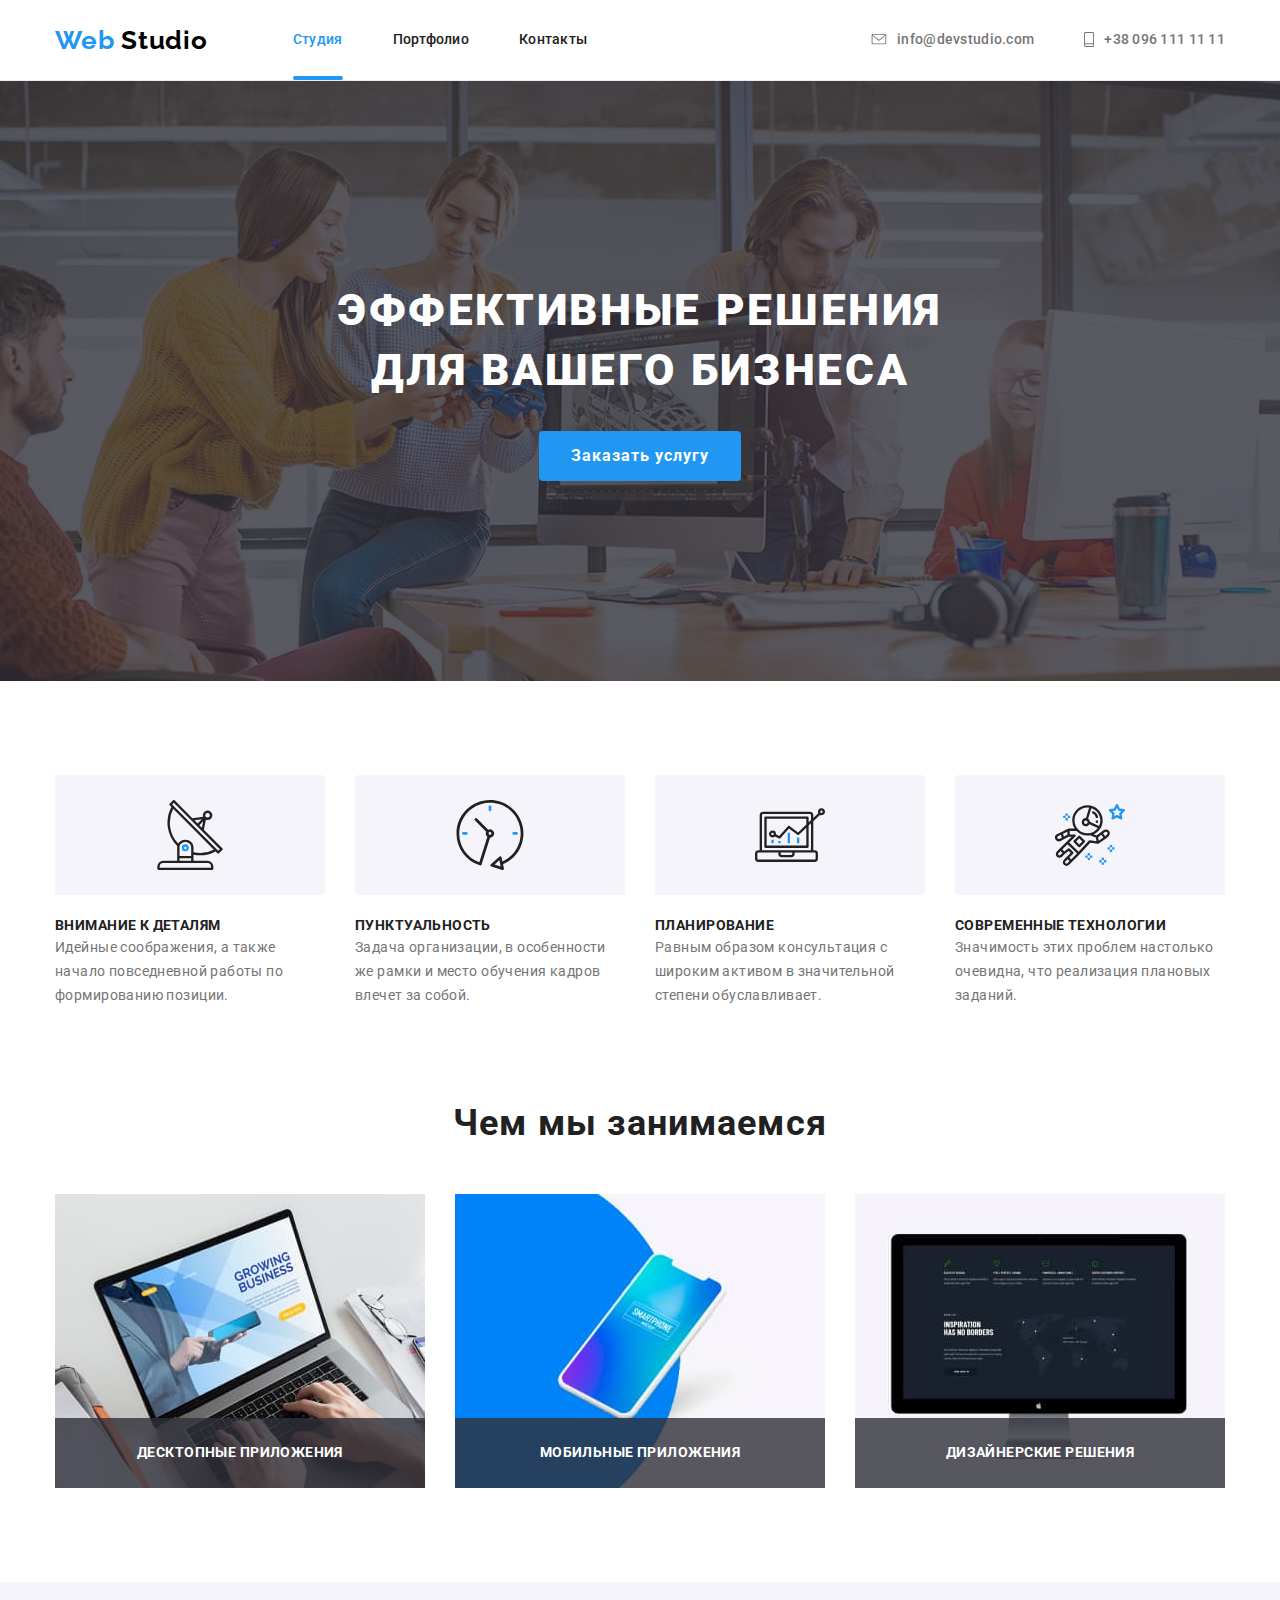
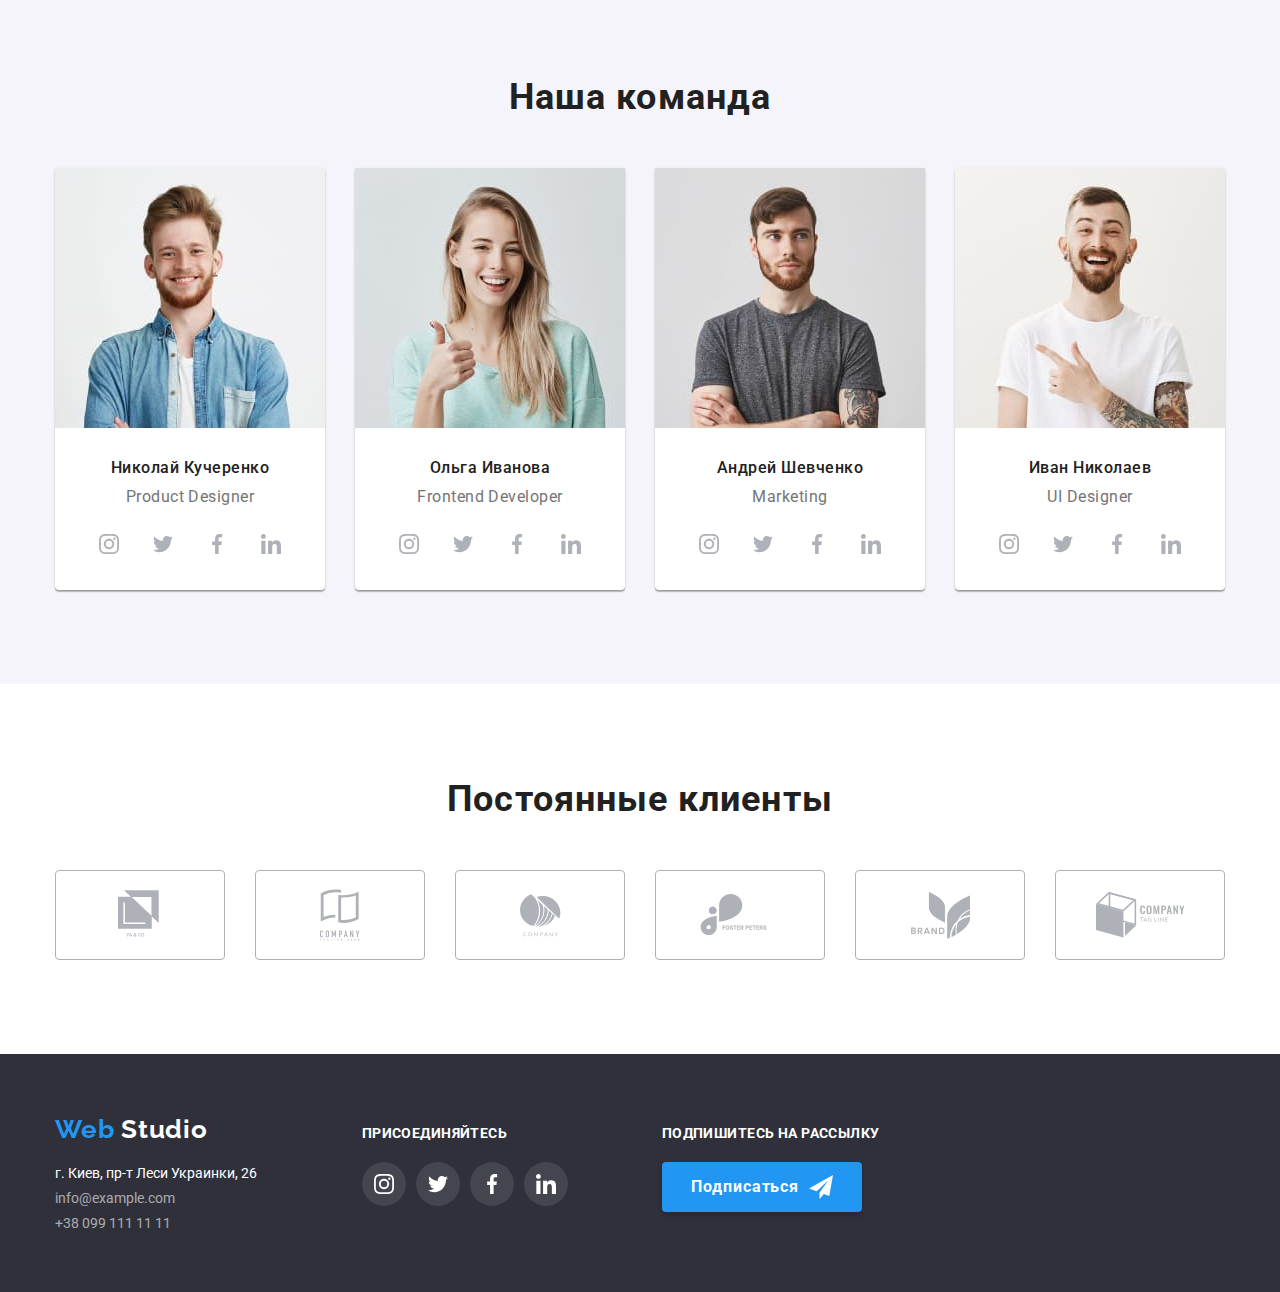
==== index.html @ c721d7a6 "Добавлено файлы предыдущей работы" ====
<!DOCTYPE html>
<html lang="ru">
  <head>
    <meta charset="UTF-8" />
    <meta name="viewport" content="width=device-width, initial-scale=1.0" />
    <title lang="en">Web Studio</title>
    <link
      href="https://fonts.googleapis.com/css2?family=Raleway:wght@700&family=Roboto:wght@400;500;700;900&display=swap"
      rel="stylesheet"
    />
    <link rel="stylesheet" href="./css/normalize.css" />
    <link rel="stylesheet" href="./css/styles.css" />
  </head>
  <body>
    <!-- ШАПКА САЙТА -->
    <header class="header">
      <div class="container">
        <nav class="navigation">
          <a class="logo-first-word link" href="./index.html" lang="en">
            <span class="logo-second-word">Web</span> Studio
          </a>
          <ul class="navigation-list list">
            <li class="navigation-list-li">
              <a class="navigation-list-item link headline" href="./index.html"
                >Студия</a
              >
            </li>
            <li class="navigation-list-li">
              <a class="navigation-list-item link" href="./portfolio.html"
                >Портфолио</a
              >
            </li>
            <li class="navigation-list-li">
              <a class="navigation-list-item link" href="">Контакты</a>
            </li>
          </ul>
        </nav>

        <address class="header-address">
          <ul class="header-address-list list">
            <li class="header-address-list-item">
              <a
                class="header-mail-link link"
                href="mailto:info@devstudio.com"
                lang="en"
              >
                <svg class="address-icons" width="16px" height="11px">
                  <use href="./images/sprite.svg#envelope"></use>
                </svg>
                info@devstudio.com
              </a>
            </li>
            <li class="header-address-list-item">
              <a class="header-tel-link link" href="tel:+380961111111">
                <svg class="address-icons" width="10px" height="15px">
                  <use href="./images/sprite.svg#tel"></use>
                </svg>
                +38 096 111 11 11
              </a>
            </li>
          </ul>
        </address>
      </div>
    </header>
    <main>
      <!-- СЕКЦИЯ ГЕРОЙ -->
      <section class="hero">
        <div class="container">
          <h1 class="hero-title">
            Эффективные решения <br />
            для вашего бизнеса
          </h1>
          <button class="order-button" type="button">Заказать услугу</button>
        </div>
      </section>
      <!-- О НАС -->
      <section class="about-us section">
        <div class="container">
          <h2 hidden>О нас</h2>
          <ul class="about-us-list list">
            <li class="about-us-list-item">
              <div class="about-us-background">
                <svg width="70" height="70">
                  <use href="./images/sprite.svg#antenna"></use>
                </svg>
              </div>
              <h3 class="about-us-titles">Внимание к деталям</h3>
              <p class="about-us-texts">
                Идейные соображения, а также начало повседневной работы по
                формированию позиции.
              </p>
            </li>
            <li class="about-us-list-item">
              <div class="about-us-background">
                <svg width="70" height="70">
                  <use href="./images/sprite.svg#clock"></use>
                </svg>
              </div>

              <h3 class="about-us-titles">Пунктуальность</h3>
              <p class="about-us-texts">
                Задача организации, в особенности же рамки и место обучения
                кадров влечет за собой.
              </p>
            </li>
            <li class="about-us-list-item">
              <div class="about-us-background">
                <svg width="70" height="70">
                  <use href="./images/sprite.svg#diagram"></use>
                </svg>
              </div>

              <h3 class="about-us-titles">Планирование</h3>
              <p class="about-us-texts">
                Равным образом консультация с широким активом в значительной
                степени обуславливает.
              </p>
            </li>
            <li class="about-us-list-item">
              <div class="about-us-background">
                <svg width="70" height="70">
                  <use href="./images/sprite.svg#astronaut"></use>
                </svg>
              </div>

              <h3 class="about-us-titles">Современные технологии</h3>
              <p class="about-us-texts">
                Значимость этих проблем настолько очевидна, что реализация
                плановых заданий.
              </p>
            </li>
          </ul>
        </div>
      </section>
      <!-- ЧЕМ МЫ ЗАНИМАЕМСЯ -->
      <section class="what-we-do">
        <div class="container">
          <h2 class="section-titles what-we-do-title">Чем мы занимаемся</h2>
          <ul class="our-doing-list list">
            <li class="our-doing-list-item">
              <div class="our-doing-thumb">
                <img
                  src="./images/we-doing/desktop.jpg"
                  alt="Ноутбук на столе"
                  width="370"
                  height="294"
                />
                <p class="our-doing-texts">Десктопные приложения</p>
              </div>
            </li>
            <li class="our-doing-list-item">
              <div class="our-doing-thumb">
                <img
                  src="./images/we-doing/mobile.jpg"
                  alt="Мобильный телефон"
                  width="370"
                  height="294"
                />
                <p class="our-doing-texts">Мобильные приложения</p>
              </div>
            </li>
            <li class="our-doing-list-item">
              <div class="our-doing-thumb">
                <img
                  src="./images/we-doing/designe.jpg"
                  alt="Экран компъютера"
                  width="370"
                  height="294"
                />
                <p class="our-doing-texts">Дизайнерские решения</p>
              </div>
            </li>
          </ul>
        </div>
      </section>
      <!-- О КОМАНДЕ -->
      <section class="command section">
        <div class="container">
          <h2 class="section-titles team-title">Наша команда</h2>
          <ul class="team-list list">
            <li class="team-list-item">
              <img
                src="./images/command/nikolay.jpg"
                alt="Фото Николая Кучеренко"
                width="270"
                height="260"
              />
              <h3 class="team-names-titles">Николай Кучеренко</h3>
              <p class="team-profession" lang="en">Product Designer</p>
              <ul class="social-links list">
                <li class="command-social-links-item">
                  <a
                    class="command-social-link"
                    href=""
                    aria-label="иконка инстаграма"
                  >
                    <svg class="command-social-icon">
                      <use href="./images/sprite.svg#instagram"></use>
                    </svg>
                  </a>
                </li>
                <li class="command-social-links-item">
                  <a
                    class="command-social-link"
                    href=""
                    aria-label="иконка твиттера"
                  >
                    <svg class="command-social-icon">
                      <use href="./images/sprite.svg#twitter"></use>
                    </svg>
                  </a>
                </li>
                <li class="command-social-links-item">
                  <a
                    class="command-social-link"
                    href=""
                    aria-label="иконка фейсбука"
                  >
                    <svg class="command-social-icon">
                      <use href="./images/sprite.svg#facebook"></use>
                    </svg>
                  </a>
                </li>
                <li class="command-social-links-item">
                  <a
                    class="command-social-link"
                    href=""
                    aria-label="иконка линкедина"
                  >
                    <svg class="command-social-icon">
                      <use href="./images/sprite.svg#linkedin"></use>
                    </svg>
                  </a>
                </li>
              </ul>
            </li>
            <li class="team-list-item">
              <img
                src="./images/command/olga.jpg"
                alt="Фото Ольги Ивановой"
                width="270"
                height="260"
              />
              <h3 class="team-names-titles">Ольга Иванова</h3>
              <p class="team-profession" lang="en">Frontend Developer</p>
              <ul class="social-links list">
                <li class="command-social-links-item">
                  <a href="" aria-label="иконка инстаграма">
                    <svg class="command-social-icon">
                      <use href="./images/sprite.svg#instagram"></use>
                    </svg>
                  </a>
                </li>
                <li class="command-social-links-item">
                  <a href="" aria-label="иконка твиттера">
                    <svg class="command-social-icon">
                      <use href="./images/sprite.svg#twitter"></use>
                    </svg>
                  </a>
                </li>
                <li class="command-social-links-item">
                  <a href="" aria-label="иконка фейсбука">
                    <svg class="command-social-icon">
                      <use href="./images/sprite.svg#facebook"></use>
                    </svg>
                  </a>
                </li>
                <li class="command-social-links-item">
                  <a href="" aria-label="иконка линкедина">
                    <svg class="command-social-icon">
                      <use href="./images/sprite.svg#linkedin"></use>
                    </svg>
                  </a>
                </li>
              </ul>
            </li>
            <li class="team-list-item">
              <img
                src="./images/command/andrey.jpg"
                alt="Фото Андрея Шевченко"
                width="270"
                height="260"
              />
              <h3 class="team-names-titles">Андрей Шевченко</h3>
              <p class="team-profession" lang="en">Marketing</p>
              <ul class="social-links list">
                <li class="command-social-links-item">
                  <a href="" aria-label="иконка инстаграма">
                    <svg class="command-social-icon">
                      <use href="./images/sprite.svg#instagram"></use>
                    </svg>
                  </a>
                </li>
                <li class="command-social-links-item">
                  <a href="" aria-label="иконка твиттера">
                    <svg class="command-social-icon">
                      <use href="./images/sprite.svg#twitter"></use>
                    </svg>
                  </a>
                </li>
                <li class="command-social-links-item">
                  <a href="" aria-label="иконка фейсбука">
                    <svg class="command-social-icon">
                      <use href="./images/sprite.svg#facebook"></use>
                    </svg>
                  </a>
                </li>
                <li class="command-social-links-item">
                  <a href="" aria-label="иконка линкедина">
                    <svg class="command-social-icon">
                      <use href="./images/sprite.svg#linkedin"></use>
                    </svg>
                  </a>
                </li>
              </ul>
            </li>
            <li class="team-list-item">
              <img
                src="./images/command/ivan.jpg"
                alt="Фото Ивана Николаева"
                width="270"
                height="260"
              />
              <h3 class="team-names-titles">Иван Николаев</h3>
              <p class="team-profession" lang="en">UI Designer</p>
              <ul class="social-links list">
                <li class="command-social-links-item">
                  <a href="" aria-label="иконка инстаграма">
                    <svg class="command-social-icon">
                      <use href="./images/sprite.svg#instagram"></use>
                    </svg>
                  </a>
                </li>
                <li class="command-social-links-item">
                  <a href="" aria-label="иконка твиттера">
                    <svg class="command-social-icon">
                      <use href="./images/sprite.svg#twitter"></use>
                    </svg>
                  </a>
                </li>
                <li class="command-social-links-item">
                  <a href="" aria-label="иконка фейсбука">
                    <svg class="command-social-icon">
                      <use href="./images/sprite.svg#facebook"></use>
                    </svg>
                  </a>
                </li>
                <li class="command-social-links-item">
                  <a href="" aria-label="иконка линкедина">
                    <svg class="command-social-icon">
                      <use href="./images/sprite.svg#linkedin"></use>
                    </svg>
                  </a>
                </li>
              </ul>
            </li>
          </ul>
        </div>
      </section>
      <!-- КЛИЕНТЫ -->
      <section class="clients section">
        <div class="container">
          <h2 class="section-titles clients-title">Постоянные клиенты</h2>
          <ul class="clients-list list">
            <li class="clients-list-items">
              <a class="clients-link" href="">
                <svg class="clients-icon" width="45" height="50">
                  <use href="./images/sprite.svg#logo1"></use>
                </svg>
              </a>
            </li>
            <li class="clients-list-items">
              <a class="clients-link" href="">
                <svg class="clients-icon" width="40" height="52">
                  <use href="./images/sprite.svg#logo2"></use>
                </svg>
              </a>
            </li>
            <li class="clients-list-items">
              <a class="clients-link" href="">
                <svg class="clients-icon" width="41" height="43">
                  <use href="./images/sprite.svg#logo3"></use>
                </svg>
              </a>
            </li>
            <li class="clients-list-items">
              <a class="clients-link" href="">
                <svg class="clients-icon" width="80" height="42">
                  <use href="./images/sprite.svg#logo4"></use>
                </svg>
              </a>
            </li>
            <li class="clients-list-items">
              <a class="clients-link" href="">
                <svg class="clients-icon" width="59" height="47">
                  <use href="./images/sprite.svg#logo5"></use>
                </svg>
              </a>
            </li>
            <li class="clients-list-items">
              <a class="clients-link" href="">
                <svg class="clients-icon" width="89" height="46">
                  <use href="./images/sprite.svg#logo6"></use>
                </svg>
              </a>
            </li>
          </ul>
        </div>
      </section>
    </main>
    <!-- ПОДВАЛ -->
    <footer class="footer">
      <div class="footer-content container">
        <div class="footer-logo-address">
          <a class="logo-first-word link" href="./index.html" lang="en">
            <span class="logo-second-word">Web</span> Studio
          </a>
          <address class="footer-address">
            <ul class="footer-address-list list">
              <li class="footer-address-list-item">
                <a
                  class="footer-map-link link"
                  href="https://goo.gl/maps/3jnBn2sc8KfoZLwA9"
                  target="_blank"
                >
                  г. Киев, пр-т Леси Украинки, 26
                </a>
              </li>
              <li class="footer-address-list-item">
                <a
                  class="footer-mail-link link"
                  href="mailto:info@example.com"
                  lang="en"
                  >info@example.com</a
                >
              </li>
              <li class="footer-address-list-item">
                <a class="footer-tel-link link" href="tel:+380991111111"
                  >+38 099 111 11 11</a
                >
              </li>
            </ul>
          </address>
        </div>
        <div class="footer-call">
          <p class="call">присоединяйтесь</p>
          <ul class="social-links list">
            <li class="social-links-item">
              <a
                class="social-links-background"
                href=""
                aria-label="иконка инстаграма"
              >
                <svg class="social-links-icon">
                  <use href="./images/sprite.svg#instagram"></use>
                </svg>
              </a>
            </li>
            <li class="social-links-item">
              <a
                class="social-links-background"
                href=""
                aria-label="иконка твиттера"
              >
                <svg class="social-links-icon">
                  <use href="./images/sprite.svg#twitter"></use>
                </svg>
              </a>
            </li>
            <li class="social-links-item">
              <a
                class="social-links-background"
                href=""
                aria-label="иконка фейсбука"
              >
                <svg class="social-links-icon">
                  <use href="./images/sprite.svg#facebook"></use>
                </svg>
              </a>
            </li>
            <li class="social-links-item">
              <a
                class="social-links-background"
                href=""
                aria-label="иконка линкедина"
              >
                <svg class="social-links-icon">
                  <use href="./images/sprite.svg#linkedin"></use>
                </svg>
              </a>
            </li>
          </ul>
        </div>
        <div class="form">
          <p class="call">подпишитесь на рассылку</p>
          <button class="subscribe-button" type="button">
            Подписаться
            <svg class="icon-send" width="24px" height="24px">
              <use href="./images/sprite.svg#airplane"></use>
            </svg>
          </button>
        </div>
      </div>
    </footer>
  </body>
</html>
---- css/styles.css ----
:root {
  --main-font: "Roboto", sans-serif;
  --secondary-font: "Raleway", sans-serif;
  --title-dark-color: #212121;
  --title-light-color: #ffffff;
  --text-dark-color: #757575;
  --text-light-color: rgba(255, 255, 255, 0.6);
  --accent-color: #2196f3;
  --logo-color: #000000;
}

html {
  box-sizing: border-box;
}

*,
*::before,
*::after {
  box-sizing: inherit;
  margin: 0;
  padding: 0;
}

body {
  background-color: #ffffff;
  font-family: var(--main-font);
  font-size: 14px;
  color: var(--text-dark-color);
}

h1 {
  margin: 0;
}

img {
  display: block;
  max-width: 100%;
  height: auto;
}

.header-address,
.footer-address {
  font-style: normal;
}

.link {
  text-decoration: none;
  display: block;
}

.list {
  list-style: none;
}

.section {
  padding-top: 94px;
  padding-bottom: 94px;
}
/* ШАПКА САЙТА */

.container {
  width: 1200px;
  padding-left: 15px;
  padding-right: 15px;
  margin-left: auto;
  margin-right: auto;
}

.navigation {
  display: flex;
  align-items: center;
  justify-content: baseline;
}

.navigation-list {
  display: flex;
}

.navigation-list-li:not(:last-child) {
  margin-right: 50px;
}

.logo-first-word {
  margin-right: 85px;
}

.header {
  border-bottom: 1px solid #ececec;
}

.header .container {
  display: flex;
  align-items: center;
  justify-content: space-between;
}

.header-address-list {
  display: flex;
}
.header .header-mail-link {
  display: flex;
  align-items: center;
  margin-right: 50px;
}

.header .header-tel-link {
  display: flex;
  align-items: center;
}

.logo-first-word,
.logo-second-word {
  font-family: var(--secondary-font);
  font-weight: 700;
  font-size: 26px;
  line-height: 1.19;
  letter-spacing: 0.03em;
}

.navigation-list-item,
.header-mail-link,
.header-tel-link {
  font-weight: 500;
  line-height: 1.14;
  letter-spacing: 0.02em;
  padding-top: 32px;
  transition-property: color;
  transition-duration: 250ms;
  transition-timing-function: cubic-bezier(0.4, 0, 0.2, 1);
}
.header-mail-link,
.header-tel-link {
  padding-bottom: 32px;
}

.address-icons {
  fill: currentColor;
  margin-right: 10px;
}

.address-container {
  display: flex;
  align-content: center;
}

.navigation-list-item::after {
  margin-left: auto;
  margin-right: auto;
  margin-top: 28px;

  display: block;
  content: " ";
  height: 0;
  background-color: var(--accent-color);
}

.navigation-list-item {
  color: var(--title-dark-color);
}
.headline::after {
  margin-left: auto;
  margin-right: auto;
  margin-top: 28px;

  display: block;
  content: " ";
  height: 4px;
  background-color: var(--accent-color);
  border-radius: 2px;
}
.headline {
  color: var(--accent-color);
}

.logo-second-word {
  color: var(--accent-color);
}

.logo-first-word {
  color: var(--logo-color);
}

.header-mail-link,
.header-tel-link {
  color: var(--text-dark-color);
}

.navigation-list-item:hover,
.navigation-list-item:focus,
.header-mail-link:hover,
.header-mail-link:focus,
.header-tel-link:hover,
.header-tel-link:focus {
  color: var(--accent-color);
}

/* СЕКЦИЯ ГЕРОЙ */

.hero-title {
  margin-bottom: 30px;

  font-weight: 900;
  font-size: 44px;
  line-height: 1.36;
  text-align: center;
  letter-spacing: 0.06em;
  text-transform: uppercase;
  color: var(--title-light-color);
}

.hero {
  padding-top: 200px;
  padding-bottom: 200px;

  background-color: rgba(47, 48, 58, 0.8);

  height: 600px;
  max-width: 1600px;
  margin-left: auto;
  margin-right: auto;
  background-image: linear-gradient(
      to right,
      rgba(47, 48, 58, 0.8),
      rgba(47, 48, 58, 0.8)
    ),
    url(../images/hero/header-img.jpg);
  background-repeat: no-repeat;
  /* background-size: cover; */
  background-position: center;
}

.order-button {
  display: block;
  margin-left: auto;
  margin-right: auto;
  padding: 10px 32px;
  cursor: pointer;
}

.order-button {
  font-family: var(--main-font);
  font-weight: bold;
  font-size: 16px;
  line-height: 1.88;
  /* display: flex; */
  align-items: center;
  text-align: center;
  letter-spacing: 0.06em;
  color: var(--title-light-color);
  background-color: var(--accent-color);
  border-radius: 4px;
  border: none;
}

/* СЕКЦИЯ О НАС */

.about-us-list {
  display: flex;
}

.about-us-list-item:not(:last-child) {
  margin-right: 30px;
}

.about-us-background {
  background: #f5f4fa;
  padding: 25px 100px;
  border-radius: 4px;
  height: 120px;
  width: 270px;
}

.about-us-titles {
  margin-top: 30px;
  margin-bottom: 10px;
}

.about-us-titles {
  font-weight: 700;
  font-size: 14px;
  line-height: 1.14px;
  letter-spacing: 0.03em;
  text-transform: uppercase;
  color: var(--title-dark-color);
}

.about-us-texts {
  font-weight: 400;
  line-height: 1.71;
  letter-spacing: 0.03em;
}

.team-names-titles {
  color: var(--title-dark-color);
}

/* СЕКЦИИ ОБЩЕЕ */
.section-titles {
  font-weight: 700;
  font-size: 36px;
  line-height: 1.17;
  text-align: center;
  letter-spacing: 0.03em;
  color: var(--title-dark-color);
}

/* СЕКЦИЯ ЧЕМ МЫ ЗАНИМАЕМСЯ */

.what-we-do {
  padding-bottom: 94px;
}
.what-we-do-title {
  margin-bottom: 50px;
}

.our-doing-list {
  display: flex;
}

.our-doing-list-item:not(:last-child) {
  margin-right: 30px;
}

.our-doing-texts {
  font-weight: 700;
  line-height: 1.14;
  text-align: center;
  letter-spacing: 0.03em;
  text-transform: uppercase;
  color: var(--title-light-color);
  background: rgba(47, 48, 58, 0.8);
  padding-top: 27px;
  padding-bottom: 27px;
}

.our-doing-thumb {
  position: relative;
}

.our-doing-texts {
  position: absolute;
  bottom: 0;
  left: 0;
  width: 100%;
}
/* СЕКЦИЯ О КОМАНДЕ */

.command {
  background: #f5f4fa;
}

.team-title {
  margin-bottom: 50px;
}

.team-list {
  display: flex;
}

.team-list-item {
  background: #ffffff;
  /* material shadow v1 */

  box-shadow: 0px 2px 1px rgba(0, 0, 0, 0.2), 0px 1px 1px rgba(0, 0, 0, 0.14),
    0px 1px 3px rgba(0, 0, 0, 0.12);
  border-radius: 0px 0px 4px 4px;
}

.team-list-item:not(:last-child) {
  margin-right: 30px;
}

.team-names-titles {
  margin-top: 30px;
  margin-bottom: 10px;
}

.social-links {
  display: flex;
}

.command-social-links-item {
  margin-top: 16px;
  margin-bottom: 24px;
  width: 44px;
  height: 44px;

  border-radius: 50%;
  padding: 12px;
  transition-property: background;
  transition-duration: 250ms;
  transition-timing-function: cubic-bezier(0.4, 0, 0.2, 1);
}

.command-social-links-item:not(:last-child) {
  margin-right: 10px;
}
.command-social-icon {
  fill: #afb1b8;
  width: 20px;
  height: 20px;

  transition-property: fill;
  transition-duration: 250ms;
  transition-timing-function: cubic-bezier(0.4, 0, 0.2, 1);
}

.command-social-links-item:hover,
.command-social-links-item:focus {
  background: var(--accent-color);
}
.command-social-links-item:hover .command-social-icon {
  fill: #fff;
}

.team-list .social-links {
  justify-content: center;
}

.social-links-item:not(:last-child) {
  margin-right: 10px;
}

.team-names-titles {
  font-weight: 500;
  font-size: 16px;
  line-height: 1.19;
  text-align: center;
  letter-spacing: 0.03em;
}
.team-profession {
  font-weight: 400;
  font-size: 16px;
  line-height: 1.19;
  text-align: center;
  letter-spacing: 0.03em;
}

/* НАШИ КЛИЕНТЫ */

.clients-title {
  margin-bottom: 50px;
}

.clients-list {
  display: flex;
}

.clients-link {
  display: flex;
  width: 170px;
  height: 90px;
  border: 1px solid #afb1b8;
  border-radius: 4px;
  justify-content: center;
  align-items: center;
  color: #afb1b8;

  transition: color 250ms cubic-bezier(0.4, 0, 0.2, 1),
    border-color 250ms cubic-bezier(0.4, 0, 0.2, 1);
}

.clients-link:hover,
.clients-link:focus {
  border-color: var(--accent-color);
  color: var(--accent-color);
}

.clients-list-items:not(:last-child) {
  margin-right: 30px;
}

.clients-icon {
  fill: currentColor;
}

.clients-icon:hover,
.clients-icon:focus {
  fill: currentColor;
}

/* ПОДВАЛ */

.footer .container {
  display: flex;
}

.footer {
  background: #2f303a;
}

.footer-logo-address {
  margin-right: 69px;
  padding-top: 60px;
  padding-bottom: 60px;
}

.footer .logo-first-word {
  margin-bottom: 20px;
}

.footer-address-list-item:not(:last-child) {
  margin-bottom: 9px;
}

.footer .logo-first-word {
  color: var(--title-light-color);
}

.footer-call {
  padding-top: 72px;
  margin-right: 94px;
}

.form {
  padding-top: 72px;
}

.call {
  margin-bottom: 20px;
}

.call {
  font-weight: 700;
  line-height: 1.14;
  letter-spacing: 0.03em;
  text-transform: uppercase;
  color: var(--title-light-color);
}

.social-links-background {
  display: inline-block;
  width: 44px;
  height: 44px;
  border-radius: 50%;
  background-size: 20px;
  padding: 12px;
  /* background-repeat: no-repeat;
  background-position: center; */
  background-color: rgba(255, 255, 255, 0.1);
  transition: background-color 250ms cubic-bezier(0.4, 0, 0.2, 1);
}

.social-links-background:hover,
.social-links-background:focus {
  background-color: var(--accent-color);
}

.social-links-icon {
  fill: #fff;
  width: 20px;
  height: 20px;
}

.footer-map-link {
  color: var(--title-light-color);
}

.footer-mail-link,
.footer-tel-link {
  color: var(--text-light-color);
}

.subscribe-button {
  font-family: var(--main-font);
  font-weight: 700;
  font-size: 16px;
  line-height: 1.88;
  padding: 10px 28px 10px 29px;
  background-color: var(--accent-color);
  width: 200px;
  height: 50px;
  display: flex;
  align-items: center;

  letter-spacing: 0.06em;
  color: var(--title-light-color);
  color: #ffffff;
  border-radius: 4px;
  border: none;
  box-shadow: 0px 4px 4px rgba(0, 0, 0, 0.15);
  cursor: pointer;
}

.icon-send {
  margin-left: 10px;
}

/* СТРАНИЦА ПОРТФОЛИО */

.filter-list {
  display: flex;
  justify-content: center;
  margin-bottom: 50px;
}

.filter-list-button {
  padding: 6px 22px;
  margin-right: 8px;

  border: none;
}

/* .gallery-img {
  width: 100%;
} */

.gallery-list {
  display: flex;
  flex-wrap: wrap;
}

.gallery-list-items {
  width: calc((100% - 60px) / 3);
  margin-right: 30px;
  margin-bottom: 30px;
}

.gallery-list-items:nth-child(3n) {
  margin-right: 0;
}

.gallery-list-items:nth-last-child(-n + 3) {
  margin-bottom: 0;
}

.gallery-list-items:hover {
  box-shadow: 1px 4px 6px rgba(0, 0, 0, 0.16), 0px 4px 4px rgba(0, 0, 0, 0.06),
    0px 1px 1px rgba(0, 0, 0, 0.12);
}

.gallery-list-subcontainer {
  padding: 20px 24px;
  border-left: 1px solid #eeeeee;
  border-right: 1px solid #eeeeee;
  border-bottom: 1px solid #eeeeee;
}

.gallery-list-titles {
  margin-bottom: 4px;
}

.filter-list-button {
  font-family: var(--main-font);
  font-weight: 500;
  font-size: 16px;
  line-height: 1.62;
  text-align: center;
  letter-spacing: 0.03em;
  background: #f5f4fa;
  border-radius: 4px;
  color: var(--title-dark-color);
  cursor: pointer;

  transition: color 250ms cubic-bezier(0.4, 0, 0.2, 1),
    background-color 250ms cubic-bezier(0.4, 0, 0.2, 1),
    box-shadow 250ms cubic-bezier(0.4, 0, 0.2, 1);
}

.filter-list-button:hover,
.filter-list-button:focus {
  color: var(--title-light-color);
  background-color: var(--accent-color);
  box-shadow: 0px 2px 2px rgba(0, 0, 0, 0.12), 0px 1px 2px rgba(0, 0, 0, 0.08),
    0px 3px 1px rgba(0, 0, 0, 0.1);
}

.gallery-list-titles {
  font-weight: 700;
  font-size: 18px;
  line-height: 2;
  letter-spacing: 0.06em;
  color: var(--title-dark-color);
}

.gallery-list-description {
  font-weight: 400;
  font-size: 16px;
  line-height: 1.87;
  letter-spacing: 0.03em;
  color: var(--text-dark-color);
}

.gallery-list-text {
  padding: 24px 63px;

  font-weight: 400;
  font-size: 18px;
  line-height: 1.56;
  letter-spacing: 0.03em;
  color: var(--title-light-color);
  background: rgba(33, 150, 243, 0.9);
}

.thumb {
  position: relative;
  overflow: hidden;
}

.gallery-list-text {
  position: absolute;
  top: 0;
  right: 0;
  width: 100%;
  height: 100%;
  /* opacity: 0; */

  transform: translateY(100%);
  transition: transform 250ms cubic-bezier(0.4, 0, 0.2, 1);
}

.gallery-list-items:hover .gallery-list-text {
  /* opacity: 1; */
  transform: translateY(0);
}
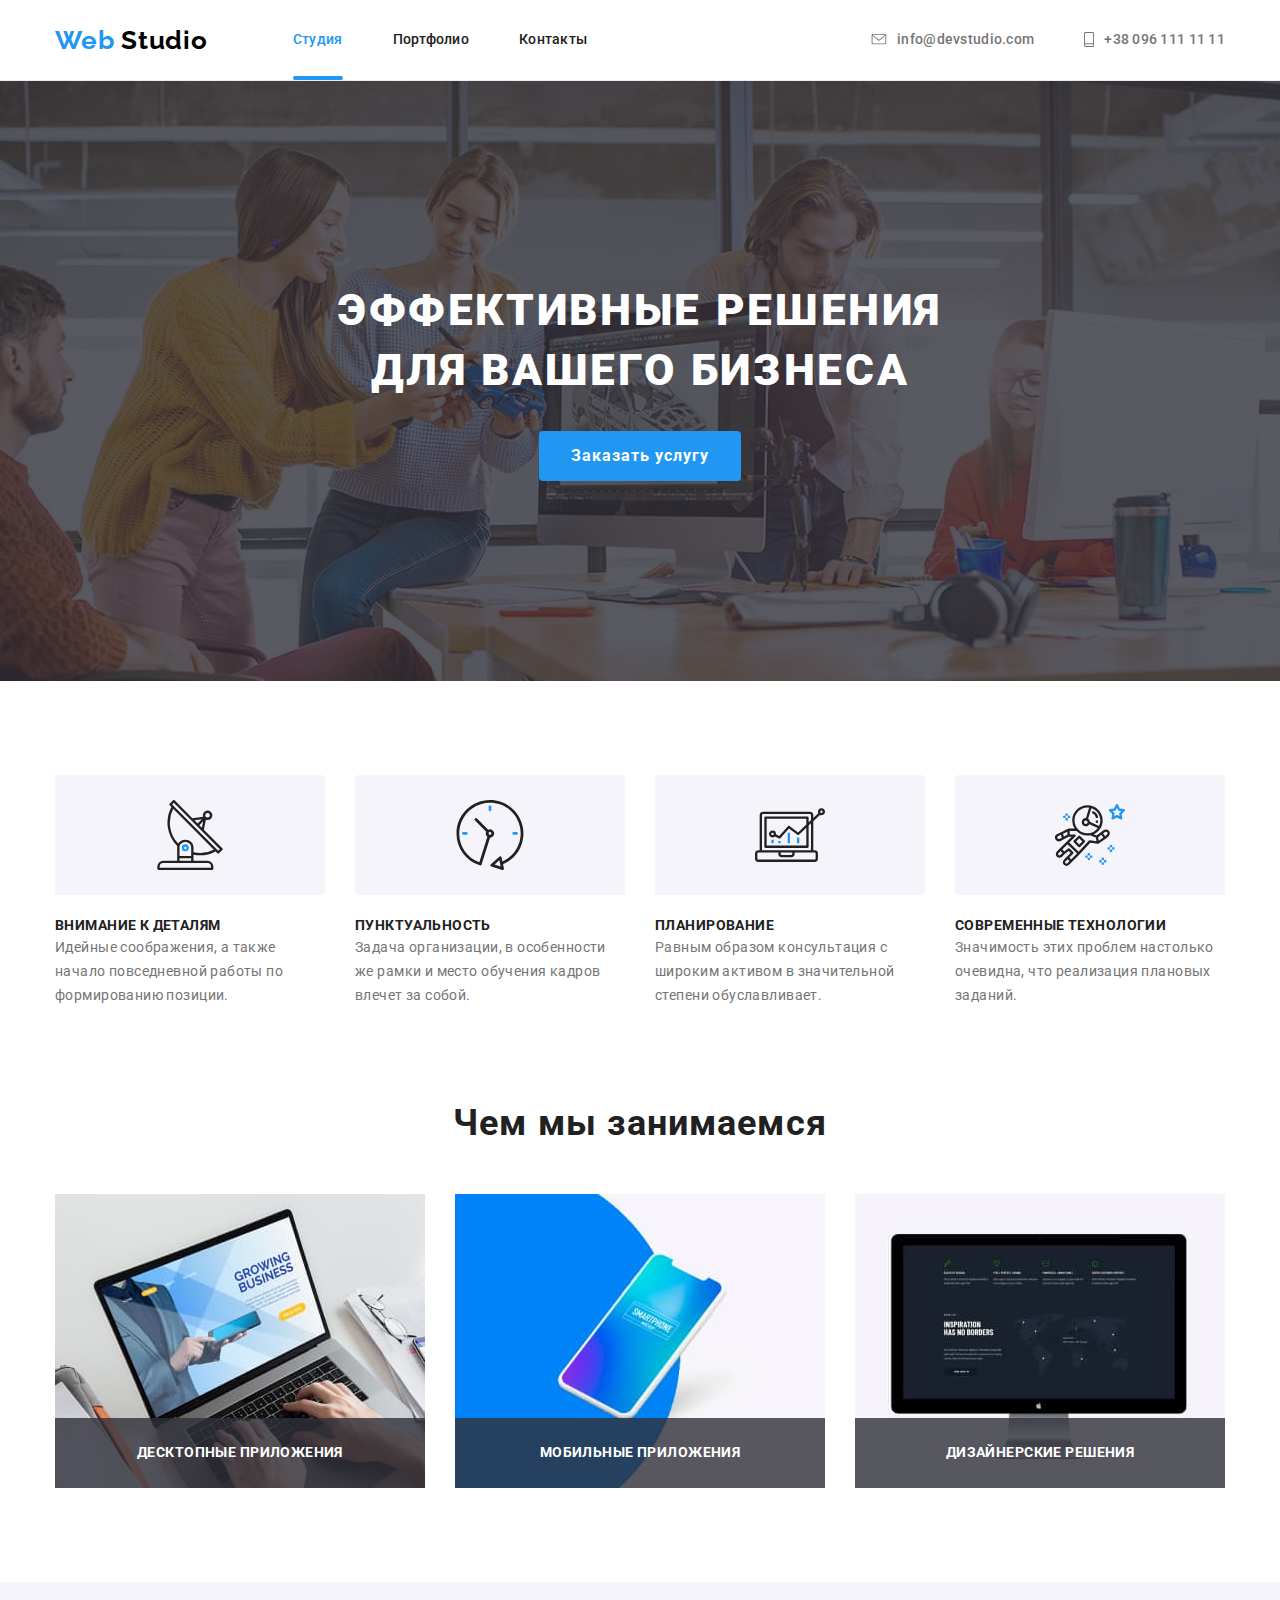
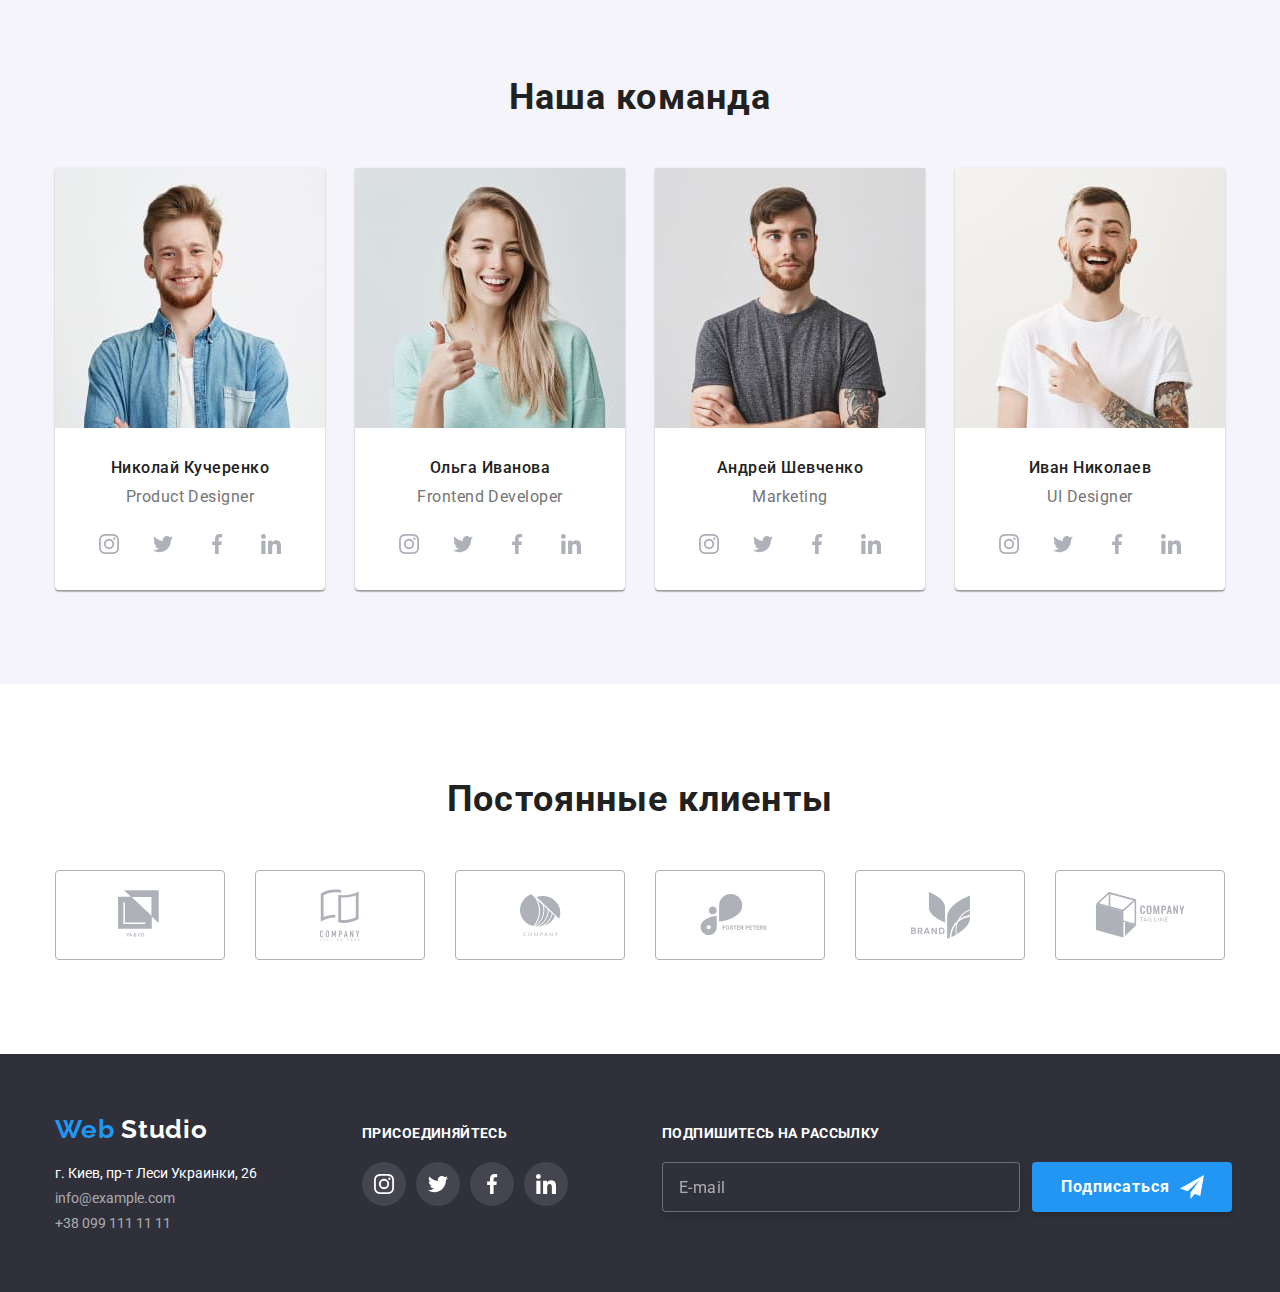
==== commit be68e227: "Добавлено разметку формы в футере" ====
--- a/index.html
+++ b/index.html
@@ -491,14 +491,19 @@
             </li>
           </ul>
         </div>
-        <div class="form">
-          <p class="call">подпишитесь на рассылку</p>
-          <button class="subscribe-button" type="button">
-            Подписаться
-            <svg class="icon-send" width="24px" height="24px">
-              <use href="./images/sprite.svg#airplane"></use>
-            </svg>
-          </button>
+        <div class="footer-form">
+          <form>
+            <p class="call">подпишитесь на рассылку</p>
+            <div class="form-wraper">
+              <input type="email" class="input-email" placeholder="E-mail" />
+              <button class="subscribe-button" type="submit">
+                Подписаться
+                <svg class="icon-send" width="24px" height="24px">
+                  <use href="./images/sprite.svg#airplane"></use>
+                </svg>
+              </button>
+            </div>
+          </form>
         </div>
       </div>
     </footer>
--- a/css/styles.css
+++ b/css/styles.css
@@ -505,15 +505,12 @@
 
 .footer .logo-first-word {
   color: var(--title-light-color);
+  width: 153px;
 }
 
 .footer-call {
   padding-top: 72px;
   margin-right: 94px;
-}
-
-.form {
-  padding-top: 72px;
 }
 
 .call {
@@ -561,6 +558,42 @@
   color: var(--text-light-color);
 }
 
+/* ФОРМА */
+
+.footer-form {
+  padding-top: 72px;
+}
+
+.form-wraper {
+  display: flex;
+}
+
+.input-email {
+  width: 358px;
+  height: 50px;
+  padding-left: 16px;
+  margin-right: 12px;
+
+  font-size: 16px;
+  line-height: 1.25;
+  letter-spacing: 0.03em;
+
+  color: rgba(255, 255, 255, 0.6);
+
+  background: #2f303a;
+  border: 1px solid rgba(255, 255, 255, 0.3);
+  filter: drop-shadow(0px 4px 4px rgba(0, 0, 0, 0.15));
+  border-radius: 4px;
+}
+
+.input-email::placeholder {
+  font-size: 16px;
+  line-height: 1.25;
+  letter-spacing: 0.03em;
+
+  color: rgba(255, 255, 255, 0.6);
+}
+
 .subscribe-button {
   font-family: var(--main-font);
   font-weight: 700;
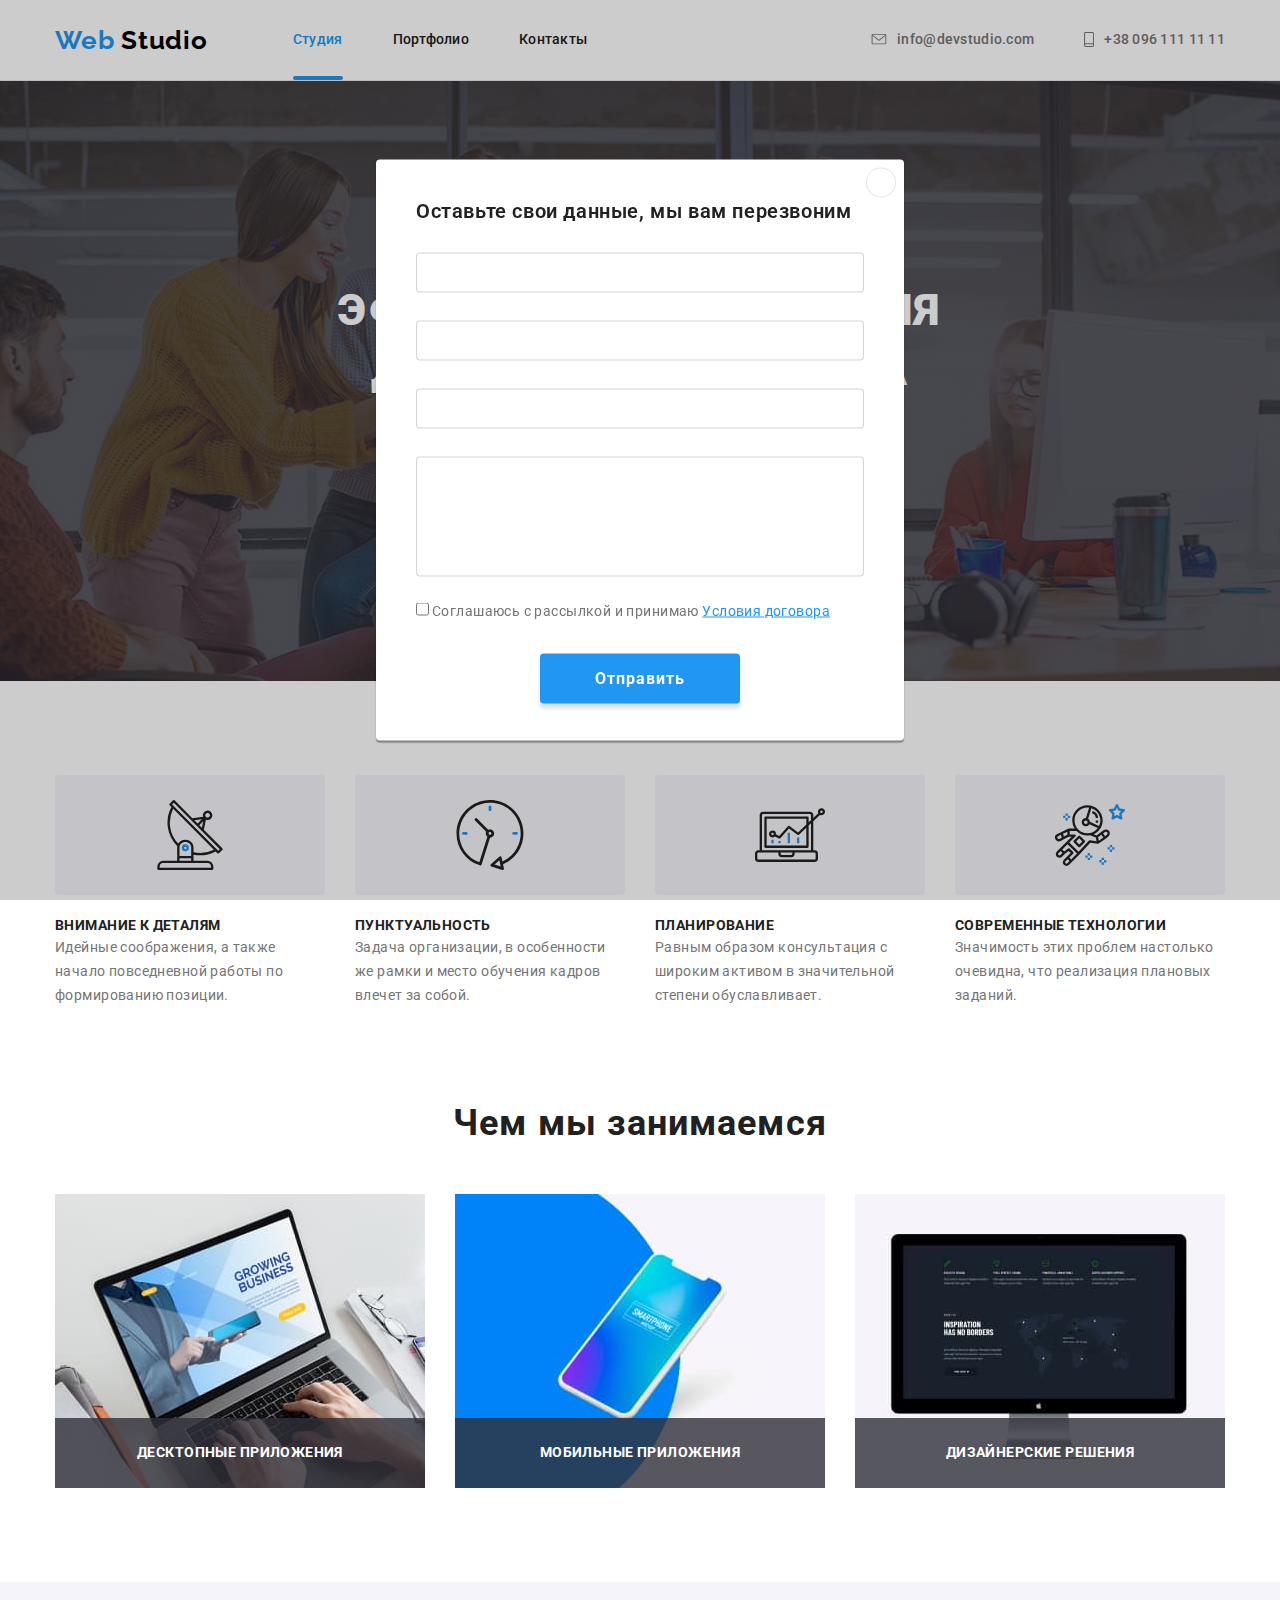
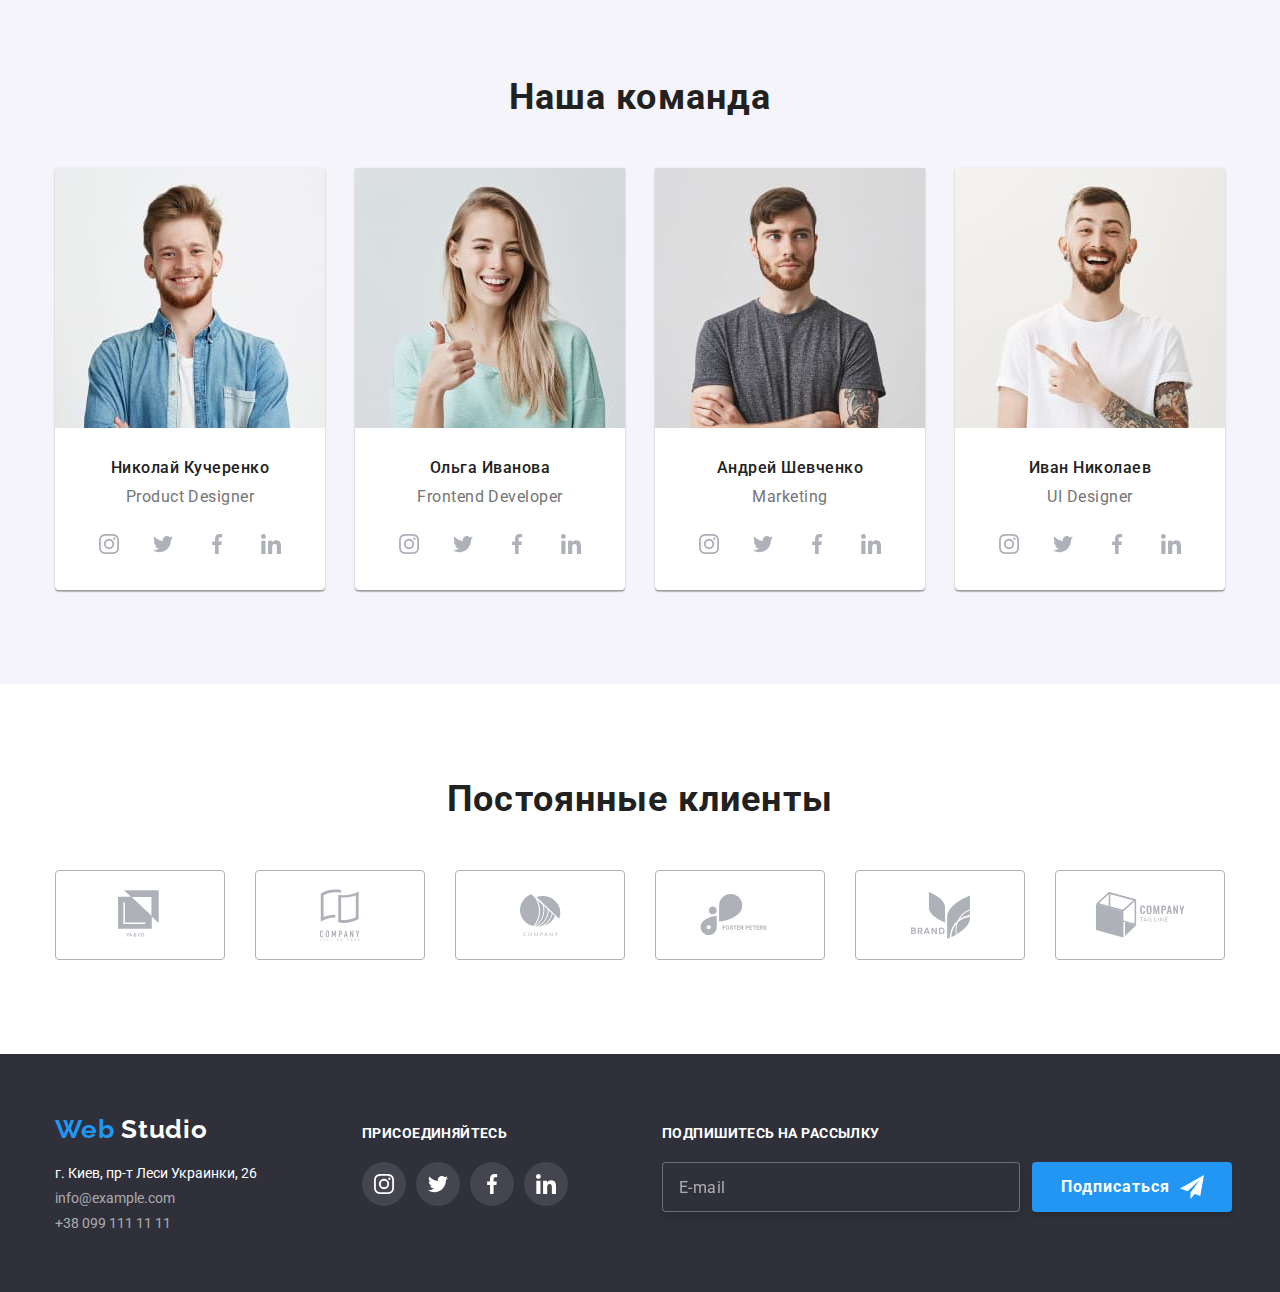
==== commit 5609707a: "Добавлена начальная разметка и стилизация модального окна" ====
--- a/index.html
+++ b/index.html
@@ -507,5 +507,24 @@
         </div>
       </div>
     </footer>
+    <!-- МОДАЛЬНОЕ ОКНО -->
+    <div class="overlay">
+      <form>
+        <div class="modal-form">
+          <button class="button-close" type="button"></button>
+          <h2 class="form-title">Оставьте свои данные, мы вам перезвоним</h2>
+          <input type="text" class="form-name" />
+          <input type="tel" name="" id="" class="form-name" />
+          <input type="email" name="" id="" class="form-name" />
+          <textarea name="" id="" class="form-comment"></textarea>
+          <input type="checkbox" name="" id="" />
+          <label for="" class="policy-title">
+            Соглашаюсь с рассылкой и принимаю
+            <a class="policy-link">Условия договора</a>
+          </label>
+          <button type="submit" class="button">Отправить</button>
+        </div>
+      </form>
+    </div>
   </body>
 </html>
--- a/css/styles.css
+++ b/css/styles.css
@@ -595,24 +595,24 @@
 }
 
 .subscribe-button {
+  display: flex;
+  align-items: center;
+  width: 200px;
+  height: 50px;
+  padding: 10px 28px 10px 29px;
+  cursor: pointer;
+
   font-family: var(--main-font);
   font-weight: 700;
   font-size: 16px;
   line-height: 1.88;
-  padding: 10px 28px 10px 29px;
+  letter-spacing: 0.06em;
+  color: var(--title-light-color);
+
   background-color: var(--accent-color);
-  width: 200px;
-  height: 50px;
-  display: flex;
-  align-items: center;
-
-  letter-spacing: 0.06em;
-  color: var(--title-light-color);
-  color: #ffffff;
   border-radius: 4px;
   border: none;
   box-shadow: 0px 4px 4px rgba(0, 0, 0, 0.15);
-  cursor: pointer;
 }
 
 .icon-send {
@@ -746,3 +746,108 @@
   /* opacity: 1; */
   transform: translateY(0);
 }
+
+/* МОДАЛЬНОЕ ОКНО */
+.overlay {
+  position: fixed;
+  top: 0;
+  left: 0;
+  width: 100%;
+  height: 100%;
+  background: rgba(0, 0, 0, 0.2);
+}
+
+.modal-form {
+  position: absolute;
+  top: 50%;
+  left: 50%;
+  transform: translate(-50%, -50%);
+  width: 528px;
+  height: 581px;
+  padding: 40px;
+
+  background: #ffffff;
+  box-shadow: 0px 1px 3px rgba(0, 0, 0, 0.12), 0px 1px 1px rgba(0, 0, 0, 0.14),
+    0px 2px 1px rgba(0, 0, 0, 0.2);
+  border-radius: 4px;
+}
+.button-close {
+  position: absolute;
+  top: 8px;
+  right: 8px;
+  width: 30px;
+  height: 30px;
+  border: 1px solid rgba(0, 0, 0, 0.1);
+  background: #ffffff;
+  border-radius: 50%;
+  cursor: pointer;
+}
+
+.form-title {
+  margin-bottom: 30px;
+
+  font-weight: 600;
+  font-size: 20px;
+  line-height: 1.15;
+  letter-spacing: 0.03em;
+
+  color: var(--title-dark-color);
+}
+
+.form-name {
+  width: 448px;
+  height: 40px;
+  padding-left: 42px;
+  border: 1px solid rgba(33, 33, 33, 0.2);
+  border-radius: 4px;
+  margin-bottom: 28px;
+}
+
+.form-comment {
+  width: 448px;
+  height: 120px;
+  resize: none;
+  margin-bottom: 20px;
+
+  border: 1px solid rgba(33, 33, 33, 0.2);
+  box-sizing: border-box;
+  border-radius: 4px;
+}
+
+.policy-title {
+  display: inline-block;
+  margin-bottom: 30px;
+  font-weight: 400;
+  font-size: 14px;
+  line-height: 1.71;
+  letter-spacing: 0.03em;
+
+  color: var(--text-dark-color);
+}
+.policy-link {
+  color: var(--accent-color);
+  text-decoration: underline;
+  cursor: pointer;
+}
+.button {
+  display: flex;
+  justify-content: center;
+  align-items: center;
+  width: 200px;
+  height: 50px;
+  margin-left: auto;
+  margin-right: auto;
+
+  background: #2196f3;
+  box-shadow: 0px 4px 4px rgba(0, 0, 0, 0.15);
+  border: transparent;
+  border-radius: 4px;
+  cursor: pointer;
+
+  font-weight: 700;
+  font-size: 16px;
+  line-height: 1.87;
+  letter-spacing: 0.06em;
+
+  color: var(--title-light-color);
+}
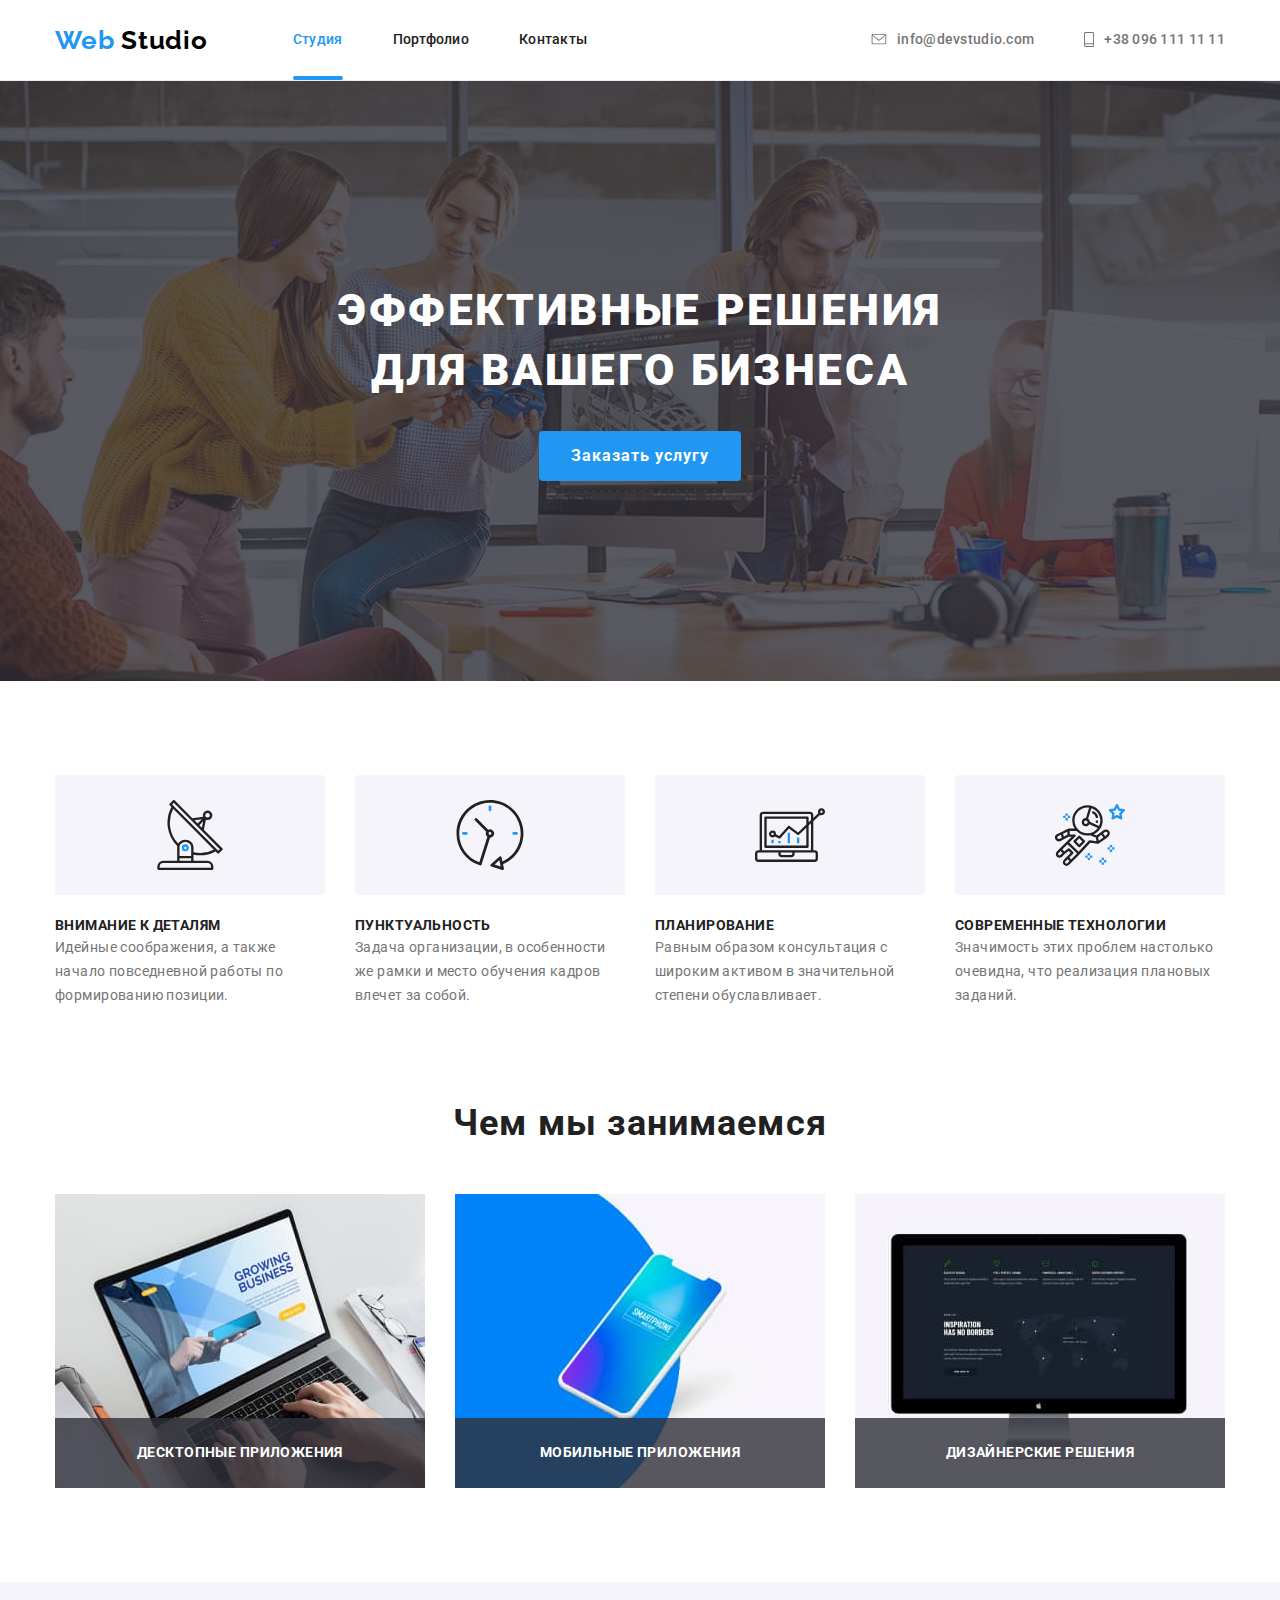
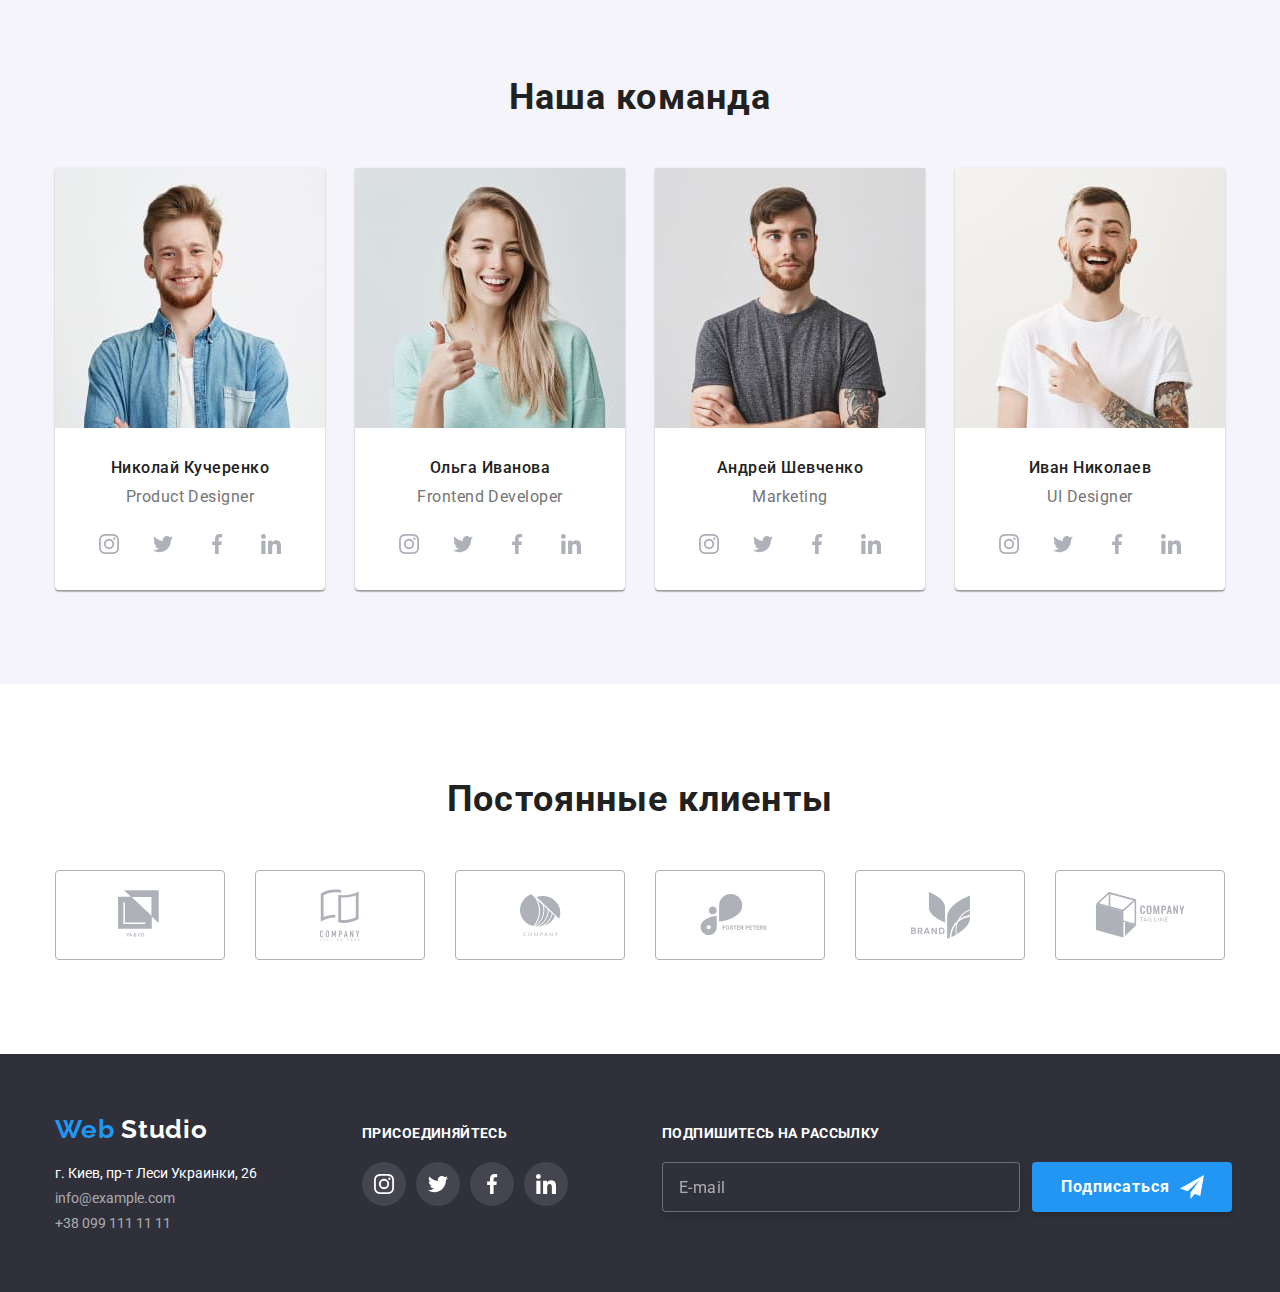
==== commit b0be958c: "Добавлены переходы для модального окна" ====
--- a/index.html
+++ b/index.html
@@ -70,7 +70,9 @@
             Эффективные решения <br />
             для вашего бизнеса
           </h1>
-          <button class="order-button" type="button">Заказать услугу</button>
+          <button class="order-button" type="button" data-modal-open>
+            Заказать услугу
+          </button>
         </div>
       </section>
       <!-- О НАС -->
@@ -508,23 +510,93 @@
       </div>
     </footer>
     <!-- МОДАЛЬНОЕ ОКНО -->
-    <div class="overlay">
+    <div data-modal class="overlay is-hidden">
       <form>
         <div class="modal-form">
-          <button class="button-close" type="button"></button>
+          <button class="button-close" type="button" data-modal-close>
+            <svg class="icon-close" width="18px" height="18px">
+              <use href="./images/sprite.svg#close"></use>
+            </svg>
+          </button>
           <h2 class="form-title">Оставьте свои данные, мы вам перезвоним</h2>
-          <input type="text" class="form-name" />
-          <input type="tel" name="" id="" class="form-name" />
-          <input type="email" name="" id="" class="form-name" />
-          <textarea name="" id="" class="form-comment"></textarea>
-          <input type="checkbox" name="" id="" />
-          <label for="" class="policy-title">
-            Соглашаюсь с рассылкой и принимаю
-            <a class="policy-link">Условия договора</a>
-          </label>
+          <div class="form-field">
+            <input
+              type="text"
+              name="name"
+              class="form-input"
+              id="name"
+              placeholder=" "
+              required
+              minlength="2"
+            />
+
+            <label for="name" class="form-label"> <span>Имя</span> </label>
+
+            <svg class="form-icon" width="18px" height="18px">
+              <use href="./images/sprite.svg#person"></use>
+            </svg>
+          </div>
+          <div class="form-field">
+            <input
+              type="tel"
+              name="tel"
+              class="form-input"
+              id="tel"
+              placeholder=" "
+              required
+              pattern="[0-9]{10}"
+            />
+
+            <label for="tel" class="form-label"> <span>Телефон</span> </label>
+
+            <svg class="form-icon" width="18px" height="18px">
+              <use href="./images/sprite.svg#phone"></use>
+            </svg>
+          </div>
+          <div class="form-field">
+            <input
+              type="email"
+              name="email"
+              class="form-input"
+              id="email"
+              placeholder=" "
+              required
+            />
+
+            <label for="email" class="form-label"> <span>Почта</span> </label>
+
+            <svg class="form-icon" width="18px" height="18px">
+              <use href="./images/sprite.svg#email"></use>
+            </svg>
+          </div>
+          <div class="form-field">
+            <textarea
+              name="comment"
+              id="comment"
+              class="form-area-comment"
+              placeholder=" "
+            ></textarea>
+
+            <label for="comment" class="form-label-comment">Комментарий</label>
+          </div>
+          <div class="form-field">
+            <label for="policy" class="policy-title">
+              <input
+                type="checkbox"
+                name="checkbox"
+                id="policy"
+                class="form-checkbox"
+              />
+
+              <span class="check-icon"> </span>
+              Соглашаюсь с рассылкой и принимаю
+            </label>
+            <a class="policy-link" href=""> Условия договора</a>
+          </div>
           <button type="submit" class="button">Отправить</button>
         </div>
       </form>
     </div>
+    <script src="./js/modal.js"></script>
   </body>
 </html>
--- a/css/styles.css
+++ b/css/styles.css
@@ -748,8 +748,10 @@
 }
 
 /* МОДАЛЬНОЕ ОКНО */
+
 .overlay {
   position: fixed;
+
   top: 0;
   left: 0;
   width: 100%;
@@ -757,11 +759,15 @@
   background: rgba(0, 0, 0, 0.2);
 }
 
+.overlay.is-hidden .modal-form {
+  transform: translate(-50%, -50%) scale(0.9);
+}
+
 .modal-form {
   position: absolute;
   top: 50%;
   left: 50%;
-  transform: translate(-50%, -50%);
+
   width: 528px;
   height: 581px;
   padding: 40px;
@@ -770,8 +776,15 @@
   box-shadow: 0px 1px 3px rgba(0, 0, 0, 0.12), 0px 1px 1px rgba(0, 0, 0, 0.14),
     0px 2px 1px rgba(0, 0, 0, 0.2);
   border-radius: 4px;
-}
+
+  transform: translate(-50%, -50%) scale(1);
+  transition: transform 250ms cubic-bezier(0.4, 0, 0.2, 1);
+}
+
 .button-close {
+  display: flex;
+  justify-content: center;
+  align-items: center;
   position: absolute;
   top: 8px;
   right: 8px;
@@ -783,6 +796,11 @@
   cursor: pointer;
 }
 
+.button-close:hover .icon-close {
+  fill: var(--accent-color);
+  transition: fill 250ms cubic-bezier(0.4, 0, 0.2, 1);
+}
+
 .form-title {
   margin-bottom: 30px;
 
@@ -794,29 +812,128 @@
   color: var(--title-dark-color);
 }
 
-.form-name {
+.form-field {
+  position: relative;
+}
+.form-input {
   width: 448px;
   height: 40px;
   padding-left: 42px;
   border: 1px solid rgba(33, 33, 33, 0.2);
   border-radius: 4px;
   margin-bottom: 28px;
-}
-
-.form-comment {
+  cursor: pointer;
+  outline: transparent;
+  transition: border 250ms cubic-bezier(0.4, 0, 0.2, 1);
+}
+
+.form-icon {
+  position: absolute;
+  top: 11px;
+  left: 16px;
+  transition: fill 250ms cubic-bezier(0.4, 0, 0.2, 1);
+}
+
+.form-label {
+  position: absolute;
+  top: 12px;
+  left: 42px;
+
+  transition: transform 250ms cubic-bezier(0.4, 0, 0.2, 1),
+    color 250ms cubic-bezier(0.4, 0, 0.2, 1),
+    font-size 250ms cubic-bezier(0.4, 0, 0.2, 1),
+    line-height 250ms cubic-bezier(0.4, 0, 0.2, 1);
+}
+
+.form-input:focus + .form-label,
+.form-input:not(:placeholder-shown) + .form-label {
+  transform: translate(-30px, -30px);
+
+  font-size: 12px;
+  line-height: 1.17;
+  color: var(--accent-color);
+}
+
+.form-input:focus ~ .form-icon {
+  fill: var(--accent-color);
+}
+
+.form-input:focus,
+.form-area-comment:focus {
+  border: 1px solid var(--accent-color);
+}
+
+.form-area-comment {
   width: 448px;
   height: 120px;
   resize: none;
+  padding: 12px 16px;
   margin-bottom: 20px;
+  cursor: pointer;
+  outline: transparent;
 
   border: 1px solid rgba(33, 33, 33, 0.2);
   box-sizing: border-box;
   border-radius: 4px;
 }
 
+.form-label-comment {
+  position: absolute;
+  top: 12px;
+  left: 16px;
+
+  transition: transform 250ms cubic-bezier(0.4, 0, 0.2, 1),
+    color 250ms cubic-bezier(0.4, 0, 0.2, 1),
+    font-size 250ms cubic-bezier(0.4, 0, 0.2, 1),
+    line-height 250ms cubic-bezier(0.4, 0, 0.2, 1);
+}
+
+.form-area-comment:not(:placeholder-shown) + .form-label-comment,
+.form-area-comment:focus + .form-label-comment {
+  transform: translate(-5px, -30px);
+
+  font-size: 12px;
+  line-height: 1.17;
+  color: var(--accent-color);
+}
+
+.check-icon {
+  display: inline-block;
+  position: absolute;
+  top: 3px;
+  left: 13px;
+  width: 16px;
+  height: 16px;
+  margin-right: 7px;
+  border: 2px solid #212121;
+  border-radius: 4px;
+
+  transition: background-color 250ms cubic-bezier(0.4, 0, 0.2, 1),
+    border 250ms cubic-bezier(0.4, 0, 0.2, 1);
+}
+
+.form-checkbox {
+  position: absolute;
+  width: 1px;
+  height: 1px;
+  margin: -1px;
+  border: 0;
+  padding: 0;
+  clip: rect(0 0 0 0);
+  overflow: hidden;
+}
+
+.form-checkbox:checked + .check-icon {
+  background-color: var(--accent-color);
+  border: transparent;
+  background-image: url("data:image/svg+xml,%3Csvg width='16' height='15' viewBox='0 0 16 15' fill='none' xmlns='http://www.w3.org/2000/svg'%3E%3Cpath d='M3.95703 7.75166L3.88825 7.68604L3.81923 7.75141L2.93123 8.59258L2.85486 8.66492L2.93097 8.73753L6.42671 12.0724L6.49574 12.1382L6.56476 12.0724L14.069 4.91352L14.1449 4.84116L14.069 4.76881L13.1873 3.92764L13.1183 3.86183L13.0493 3.92761L6.49577 10.1735L3.95703 7.75166Z' fill='white' stroke='white' stroke-width='0.2'/%3E%3C/svg%3E");
+}
+
 .policy-title {
   display: inline-block;
+  padding-left: 36px;
   margin-bottom: 30px;
+
   font-weight: 400;
   font-size: 14px;
   line-height: 1.71;
@@ -851,3 +968,9 @@
 
   color: var(--title-light-color);
 }
+
+.is-hidden {
+  opacity: 0;
+  visibility: hidden;
+  pointer-events: none;
+}
